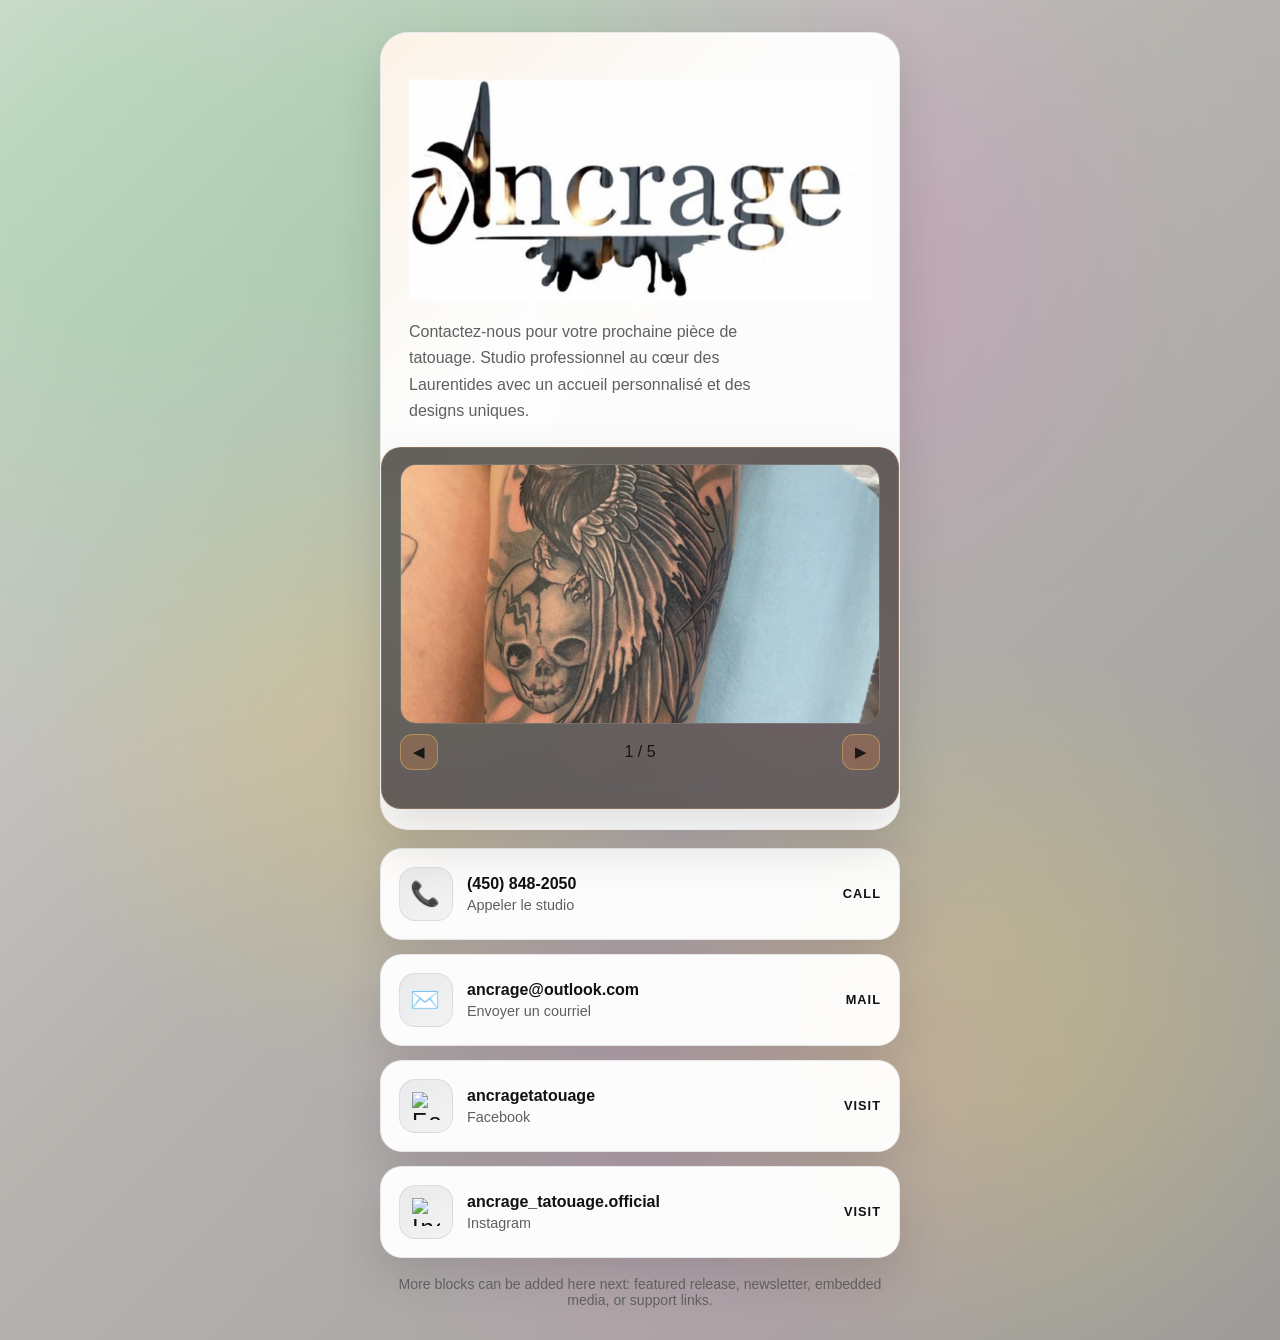
==== Ancrage/index.html @ 9a2e353f "Update Ancrage profile, carousel lightbox, and background styling" ====
<!DOCTYPE html>
<html lang="en">
<head>
    <meta charset="UTF-8">
    <meta name="viewport" content="width=device-width, initial-scale=1.0">
    <meta name="description" content="Ancrage Tatouage - Studio de tatouage Laurentides, Québec.">
    <title>Ancrage Tatouage</title>

    <link rel="icon" type="image/x-icon" href="images/favicon.png">
    <link rel="preconnect" href="https://fonts.googleapis.com">
    <link rel="preconnect" href="https://fonts.gstatic.com" crossorigin>
    <link rel="stylesheet" href="ancrage.css">
</head>
<body>
    <div class="ambient" aria-hidden="true"></div>

    <main class="shell">
        <section class="card">
            <header class="hero">
                <div class="profile">
                    <img src="images/logo_ancrage.png" alt="Ancrage logo">
                </div>

                <p class="intro">
                    Contactez-nous pour votre prochaine pièce de tatouage. Studio professionnel au cœur des Laurentides avec un accueil personnalisé et des designs uniques.
                </p>
            </header>

            <div class="carousel" aria-label="Image carousel">
                <div class="carousel-view" aria-label="Current carousel image" tabindex="0">
                    <img id="carouselImage" src="../images/FJwhite.png" alt="Ancrage sample artwork">
                </div>
                <div class="carousel-controls">
                    <button id="prevBtn" aria-label="Previous image">◀</button>
                    <span id="carouselCounter">1 / 4</span>
                    <button id="nextBtn" aria-label="Next image">▶</button>
                </div>
                <p class="carousel-caption" id="carouselCaption">Découvrez notre style expérimental et la salle d'accueil.</p>
            </div>

            <div class="lightbox" id="lightbox" aria-hidden="true">
                <div class="lightbox-backdrop" role="dialog" aria-modal="true" aria-label="Expanded image view">
                    <button class="lightbox-close" id="lightboxClose" aria-label="Close">×</button>
                    <img id="lightboxImage" src="" alt="Expanded carousel image">
                    <p class="lightbox-caption" id="lightboxCaption"></p>
                </div>
            </div>
        </section>

        <section class="links" aria-label="Main links">
            <a class="link" href="tel:+14508482050">
                <div class="link-badge">📞</div>
                <div class="link-text">
                    <strong>(450) 848-2050</strong>
                    <span>Appeler le studio</span>
                </div>
                <div class="link-arrow">Call</div>
            </a>

            <a class="link" href="mailto:ancrage@outlook.com">
                <div class="link-badge">✉️</div>
                <div class="link-text">
                    <strong>ancrage@outlook.com</strong>
                    <span>Envoyer un courriel</span>
                </div>
                <div class="link-arrow">Mail</div>
            </a>

            <a class="link" href="https://www.facebook.com/ancragetatouage" target="_blank" rel="noreferrer noopener">
                <div class="link-badge">
                    <img src="https://upload.wikimedia.org/wikipedia/commons/5/51/Facebook_f_logo_%282019%29.svg" alt="Facebook" width="28" height="28">
                </div>
                <div class="link-text">
                    <strong>ancragetatouage</strong>
                    <span>Facebook</span>
                </div>
                <div class="link-arrow">Visit</div>
            </a>

            <a class="link" href="https://www.instagram.com/ancrage_tatouage.official" target="_blank" rel="noreferrer noopener">
                <div class="link-badge">
                    <img src="https://upload.wikimedia.org/wikipedia/commons/thumb/e/e7/Instagram_logo_2016.svg/1200px-Instagram_logo_2016.svg.png" alt="Instagram" width="28" height="28">
                </div>
                <div class="link-text">
                    <strong>ancrage_tatouage.official</strong>
                    <span>Instagram</span>
                </div>
                <div class="link-arrow">Visit</div>
            </a>
        </section>

        <p class="footer-note">More blocks can be added here next: featured release, newsletter, embedded media, or support links.</p>
    </main>

    <script src="ancrage.js"></script>
</body>
</html>
---- Ancrage/ancrage.css ----
:root {
    --bg: #a8a7a3;
    --panel: rgba(255, 255, 255, 0.96);
    --panel-strong: rgba(255, 255, 255, 1);
    --line: rgba(0, 0, 0, 0.08);
    --text: #111111;
    --muted: #5f5f5f;
    --accent: #0f172a;
    --accent-strong: #111111;
    --paint1: rgba(83, 227, 123, 0.2);
    --paint2: rgba(238, 120, 218, 0.18);
    --paint3: rgba(255, 215, 87, 0.2);
    --shadow: 0 18px 48px rgba(0, 0, 0, 0.12);
}

* {
    box-sizing: border-box;
}

html {
    min-height: 100%;
    background:
        radial-gradient(circle at 10% 15%, var(--paint1) 8%, transparent 34%),
        radial-gradient(circle at 28% 55%, rgba(255, 215, 87, 0.2) 6%, transparent 28%),
        radial-gradient(circle at 45% 12%, rgba(83, 227, 123, 0.16) 7%, transparent 26%),
        radial-gradient(circle at 64% 20%, var(--paint2) 8%, transparent 30%),
        radial-gradient(circle at 78% 76%, var(--paint3) 6%, transparent 26%),
        radial-gradient(circle at 54% 84%, rgba(238, 120, 218, 0.14) 8%, transparent 30%),
        linear-gradient(135deg, #dcd9d5 0%, #b5b4af 45%, #9d9c98 100%);
    color: var(--text);
}

body {
    margin: 0;
    min-height: 100vh;
    padding: 32px 20px;
    font-family: "Space Grotesk", sans-serif;
    display: flex;
    align-items: center;
    justify-content: center;
}

.ambient {
    position: fixed;
    inset: 0;
    pointer-events: none;
    background-image:
        linear-gradient(rgba(255, 255, 255, 0.03) 1px, transparent 1px),
        linear-gradient(90deg, rgba(255, 255, 255, 0.03) 1px, transparent 1px);
    background-size: 24px 24px;
    mask-image: linear-gradient(to bottom, rgba(0, 0, 0, 0.7), transparent 82%);
}

.shell {
    width: min(100%, 520px);
    position: relative;
    z-index: 1;
}

.card {
    position: relative;
    background: rgba(255, 255, 255, 0.96);
    border: 1px solid var(--line);
    border-radius: 28px;
    overflow: hidden;
    box-shadow: var(--shadow);
    backdrop-filter: blur(16px);
}

.card::before,
.card::after {
    content: '';
    position: absolute;
    left: 0;
    width: 100%;
    height: 100%;
    pointer-events: none;
    background-image:
        radial-gradient(circle at 12% 70%, var(--paint1) 0%, transparent 36%),
        radial-gradient(circle at 82% 80%, var(--paint2) 0%, transparent 38%),
        radial-gradient(circle at 44% 30%, var(--paint3) 0%, transparent 40%);
    opacity: 0.35;
    mix-blend-mode: screen;
    animation: drip-sway 10s ease-in-out infinite;
}

.card::after {
    animation: drip-drop 8s ease-in-out infinite;
    opacity: 0.4;
}

@keyframes drip-sway {
    0%, 100% { transform: translateY(0) skewX(0deg); }
    50% { transform: translateY(-6px) skewX(3deg); }
}

@keyframes drip-drop {
    0% { transform: translateY(0) skewX(0deg); opacity: 0.4; }
    25% { transform: translateY(8px) skewX(-2deg); opacity: 0.5; }
    50% { transform: translateY(0) skewX(1.5deg); opacity: 0.35; }
    75% { transform: translateY(5px) skewX(-1deg); opacity: 0.45; }
    100% { transform: translateY(0) skewX(0deg); opacity: 0.4; }
}

.hero {
    padding: 28px 28px 22px;
    position: relative;
}

.hero::after {
    content: "";
    position: absolute;
    inset: 0;
    background: linear-gradient(135deg, rgba(255, 173, 97, 0.14), transparent 46%);
    pointer-events: none;
}

.eyebrow {
    display: inline-flex;
    align-items: center;
    gap: 8px;
    padding: 8px 12px;
    border-radius: 999px;
    background: rgba(255, 255, 255, 0.06);
    border: 1px solid rgba(255, 255, 255, 0.1);
    color: var(--accent-strong);
    text-transform: uppercase;
    letter-spacing: 0.16em;
    font-size: 0.72rem;
}

.profile {
    width: 100%;
    display: flex;
    justify-content: center;
    margin-top: 18px;
    position: relative;
    z-index: 1;
}

.avatar {
    width: 100%;
    height: auto;
    border-radius: 24px;
    background: transparent;
    border: none;
    padding: 0;
}

.profile img,
.avatar img {
    width: 100%;
    max-width: 100%;
    height: auto;
    object-fit: contain;
    display: block;
}

h1 {
    margin: 0;
    font-family: "Big Shoulders Display", sans-serif;
    font-size: clamp(2.6rem, 8vw, 4.2rem);
    line-height: 0.9;
    letter-spacing: 0.02em;
}

.handle {
    margin: 8px 0 0;
    color: var(--accent-strong);
    font-weight: 700;
    letter-spacing: 0.08em;
    text-transform: uppercase;
    font-size: 0.8rem;
}

.intro {
    margin: 18px 0 0;
    color: var(--muted);
    line-height: 1.65;
    max-width: 40ch;
    position: relative;
    z-index: 1;
}

.links {
    margin-top: 18px;
    display: grid;
    gap: 14px;
}

.link {
    display: grid;
    grid-template-columns: auto 1fr auto;
    gap: 14px;
    align-items: center;
    padding: 18px 18px;
    text-decoration: none;
    color: inherit;
    background: var(--panel);
    border: 1px solid var(--line);
    border-radius: 22px;
    box-shadow: var(--shadow);
    transition: transform 180ms ease, border-color 180ms ease, background 180ms ease;
}

.link:hover,
.link:focus-visible {
    transform: translateY(-3px);
    border-color: rgba(0, 0, 0, 0.15);
    background: var(--panel-strong);
    outline: none;
}

.link-badge {
    min-width: 54px;
    height: 54px;
    border-radius: 16px;
    display: grid;
    place-items: center;
    background: linear-gradient(145deg, rgba(15, 23, 42, 0.08), rgba(15, 23, 42, 0.04));
    border: 1px solid rgba(0, 0, 0, 0.08);
    font-family: "Big Shoulders Display", sans-serif;
    font-size: 1.5rem;
    letter-spacing: 0.08em;
}

.link-text strong {
    display: block;
    font-size: 1rem;
}

.link-text span {
    display: block;
    margin-top: 4px;
    color: var(--muted);
    font-size: 0.9rem;
}

.link-arrow {
    color: var(--accent-strong);
    font-weight: 700;
    letter-spacing: 0.08em;
    text-transform: uppercase;
    font-size: 0.8rem;
}

.carousel {
    margin: 0 auto 20px;
    padding: 16px 18px 14px;
    border: 1px solid rgba(255, 173, 97, 0.22);
    border-radius: 20px;
    background: rgba(24, 16, 12, 0.68);
    box-shadow: var(--shadow);
}

.carousel-view {
    border-radius: 16px;
    overflow: hidden;
    margin-bottom: 10px;
    border: 1px solid rgba(255,255,255,0.12);
    height: 260px;
    min-height: 260px;
    max-height: 260px;
    cursor: zoom-in;
}

.lightbox {
    position: fixed;
    inset: 0;
    display: none;
    align-items: center;
    justify-content: center;
    background: rgba(0, 0, 0, 0.6);
    z-index: 20;
    padding: 28px;
}

.lightbox.visible {
    display: flex;
}

.lightbox-backdrop {
    position: relative;
    max-width: 92vw;
    max-height: 92vh;
    width: 100%;
    display: flex;
    flex-direction: column;
    align-items: center;
    justify-content: center;
}

.lightbox img {
    width: 100%;
    height: auto;
    max-height: 84vh;
    border-radius: 20px;
    box-shadow: 0 28px 80px rgba(0, 0, 0, 0.4);
    object-fit: contain;
}

.lightbox-caption {
    margin: 14px 0 0;
    color: #fff;
    font-size: 0.95rem;
    text-align: center;
    word-break: break-word;
    opacity: 0.92;
}

.lightbox-close {
    position: absolute;
    top: -10px;
    right: -10px;
    width: 40px;
    height: 40px;
    border: none;
    border-radius: 50%;
    background: rgba(255, 255, 255, 0.94);
    color: #111;
    font-size: 1.3rem;
    cursor: pointer;
    display: grid;
    place-items: center;
    box-shadow: 0 10px 26px rgba(0, 0, 0, 0.25);
}

.lightbox-close:hover,
.lightbox-close:focus-visible {
    transform: scale(1.05);
}

.carousel-view img {
    width: 100%;
    height: 100%;
    object-fit: cover;
    display: block;
}

.carousel-controls {
    display: flex;
    align-items: center;
    justify-content: space-between;
    gap: 10px;
    margin-bottom: 8px;
}

.carousel-controls button {
    background: rgba(255, 138, 61, 0.22);
    border: 1px solid rgba(255, 210, 111, 0.36);
    color: var(--text);
    border-radius: 12px;
    padding: 8px 12px;
    font-size: 0.95rem;
    cursor: pointer;
}

.carousel-controls button:hover {
    background: rgba(255, 138, 61, 0.34);
}

.carousel-counter {
    color: var(--accent-strong);
    font-size: 0.9rem;
    font-weight: 600;
}

.carousel-caption {
    margin: 0;
    color: var(--muted);
    font-size: 0.88rem;
    text-align: center;
}

.footer-note {
    margin: 18px 0 0;
    text-align: center;
    color: var(--muted);
    font-size: 0.88rem;
}

@media (max-width: 600px) {
    body {
        padding: 18px 14px 28px;
    }

    .hero,
    .carousel {
        padding-left: 20px;
        padding-right: 20px;
    }

    .profile {
        justify-content: center;
    }

    .avatar {
        width: auto;
        height: auto;
    }

    .carousel {
        width: calc(100% - 40px);
        margin: 0 auto;
    }

    .link {
        grid-template-columns: auto 1fr;
    }

    .link-arrow {
        grid-column: 2;
    }
}
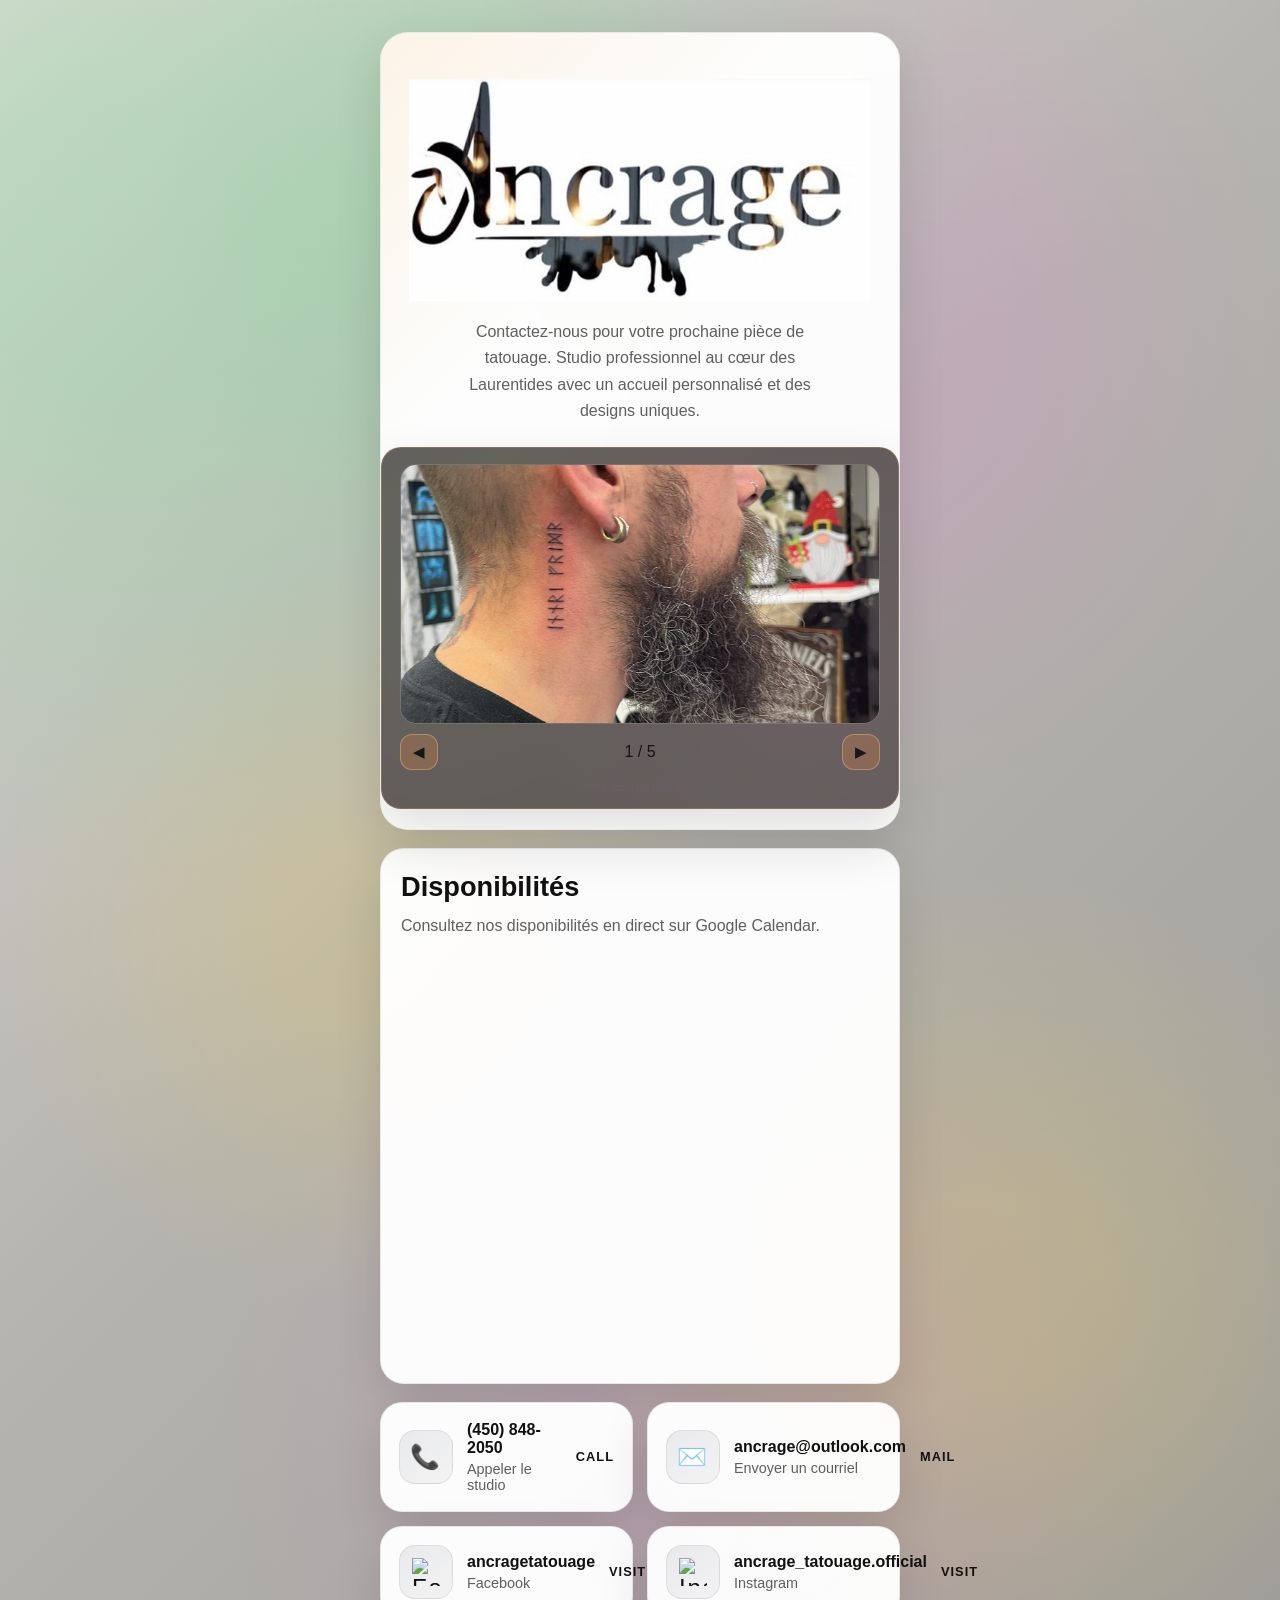
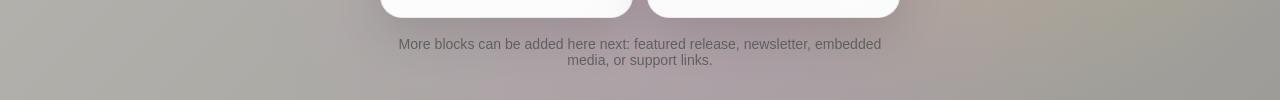
==== commit df0be5e3: "Embed Google Calendar and finalize Ancrage updates" ====
--- a/Ancrage/index.html
+++ b/Ancrage/index.html
@@ -43,6 +43,16 @@
                     <button class="lightbox-close" id="lightboxClose" aria-label="Close">×</button>
                     <img id="lightboxImage" src="" alt="Expanded carousel image">
                     <p class="lightbox-caption" id="lightboxCaption"></p>
+                </div>
+            </div>
+        </section>
+
+        <section class="calendar" aria-label="Booking calendar">
+            <div class="calendar-card">
+                <h2>Disponibilités</h2>
+                <p>Consultez nos disponibilités en direct sur Google Calendar.</p>
+                <div class="calendar-embed">
+                    <iframe src="https://calendar.google.com/calendar/embed?height=400&wkst=1&ctz=America%2FToronto&showPrint=0&showTitle=0&showCalendars=0&showTz=0&showTabs=0&src=cmQ0bmc5Z280MmJ2dTkxamVkc3FicGc5aWtAZ3JvdXAuY2FsZW5kYXIuZ29vZ2xlLmNvbQ&color=%23e67c73" style="border-width:0" width="500" height="400" frameborder="0" scrolling="no" title="Google Calendar embed"></iframe>
                 </div>
             </div>
         </section>
--- a/Ancrage/ancrage.css
+++ b/Ancrage/ancrage.css
@@ -174,17 +174,19 @@
 }
 
 .intro {
-    margin: 18px 0 0;
+    margin: 18px auto 0;
     color: var(--muted);
     line-height: 1.65;
     max-width: 40ch;
     position: relative;
     z-index: 1;
+    text-align: center;
 }
 
 .links {
     margin-top: 18px;
     display: grid;
+    grid-template-columns: repeat(2, minmax(0, 1fr));
     gap: 14px;
 }
 
@@ -372,6 +374,52 @@
     text-align: center;
 }
 
+.calendar {
+    margin: 18px 0 0;
+    display: grid;
+    place-items: center;
+}
+
+.calendar-card {
+    width: min(100%, 520px);
+    padding: 22px 20px;
+    background: var(--panel);
+    border: 1px solid var(--line);
+    border-radius: 24px;
+    box-shadow: var(--shadow);
+}
+
+.calendar-card h2 {
+    margin: 0 0 10px;
+    font-family: "Big Shoulders Display", sans-serif;
+    font-size: 1.7rem;
+    color: var(--text);
+}
+
+.calendar-card p {
+    margin: 0 0 16px;
+    color: var(--muted);
+    line-height: 1.65;
+}
+
+.calendar-embed {
+    margin-top: 18px;
+    width: 100%;
+    overflow: hidden;
+    border-radius: 20px;
+}
+
+.calendar-embed iframe {
+    width: 100%;
+    min-height: 400px;
+    border: 0;
+    border-radius: 20px;
+}
+
+.calendar-placeholder {
+    display: none;
+}
+
 .footer-note {
     margin: 18px 0 0;
     text-align: center;
@@ -404,6 +452,10 @@
         margin: 0 auto;
     }
 
+    .links {
+        grid-template-columns: 1fr;
+    }
+
     .link {
         grid-template-columns: auto 1fr;
     }
